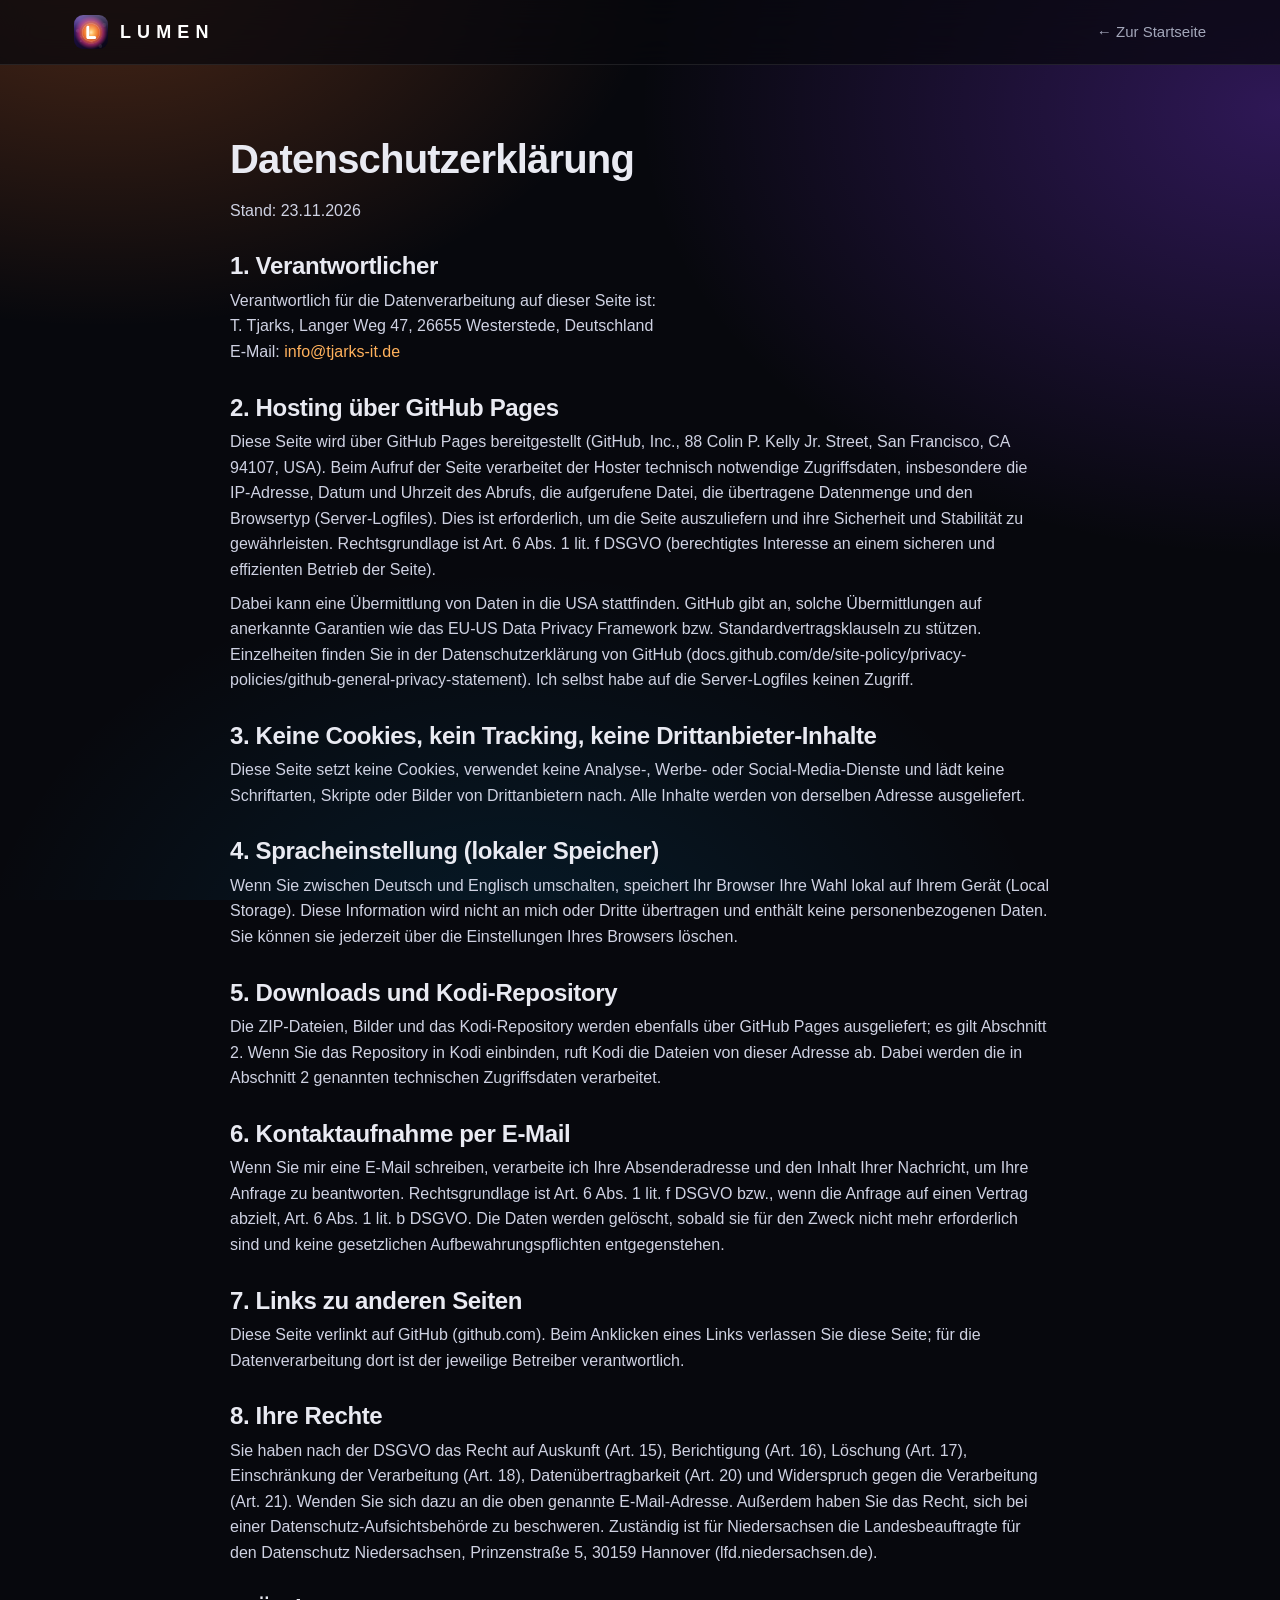
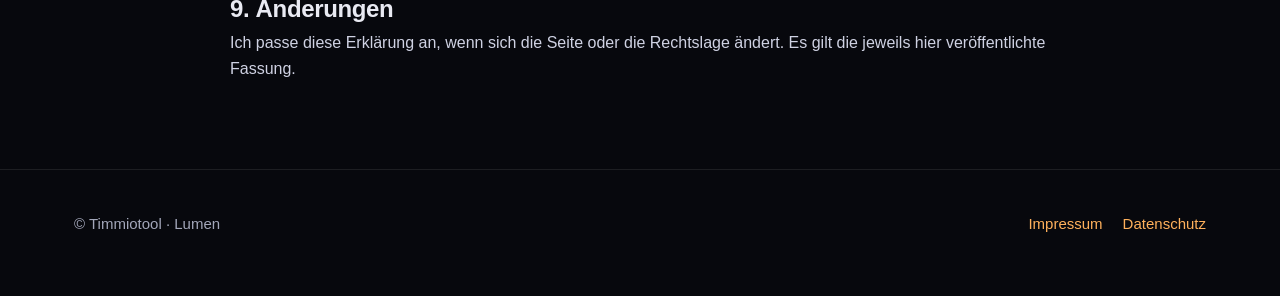
==== datenschutz.html @ 222df8b3 "Add files via upload" ====
<!doctype html>
<html lang="de"><head><meta charset="utf-8"><meta name="viewport" content="width=device-width,initial-scale=1">
<title>Datenschutz – Lumen</title><link rel="icon" type="image/png" href="img/favicon.png"><link rel="stylesheet" href="style.css"></head>
<body><div class="glow"></div>
<nav><div class="wrap"><a class="brand" href="index.html"><img src="img/logo.png" alt="" width="34" height="34">LUMEN</a><div class="links" style="display:flex;margin-left:auto"><a href="index.html">← Zur Startseite</a></div></div></nav>
<main class="wrap page"><h1>Datenschutzerklärung</h1>
<p>Stand: 23.11.2026</p>
<h2>1. Verantwortlicher</h2>
<p>Verantwortlich für die Datenverarbeitung auf dieser Seite ist:<br>T. Tjarks, Langer Weg 47, 26655 Westerstede, Deutschland<br>E-Mail: <a href="mailto:info@tjarks-it.de">info@tjarks-it.de</a></p>
<h2>2. Hosting über GitHub Pages</h2>
<p>Diese Seite wird über GitHub Pages bereitgestellt (GitHub, Inc., 88 Colin P. Kelly Jr. Street, San Francisco, CA 94107, USA). Beim Aufruf der Seite verarbeitet der Hoster technisch notwendige Zugriffsdaten, insbesondere die IP-Adresse, Datum und Uhrzeit des Abrufs, die aufgerufene Datei, die übertragene Datenmenge und den Browsertyp (Server-Logfiles). Dies ist erforderlich, um die Seite auszuliefern und ihre Sicherheit und Stabilität zu gewährleisten. Rechtsgrundlage ist Art. 6 Abs. 1 lit. f DSGVO (berechtigtes Interesse an einem sicheren und effizienten Betrieb der Seite).</p>
<p>Dabei kann eine Übermittlung von Daten in die USA stattfinden. GitHub gibt an, solche Übermittlungen auf anerkannte Garantien wie das EU-US Data Privacy Framework bzw. Standardvertragsklauseln zu stützen. Einzelheiten finden Sie in der Datenschutzerklärung von GitHub (docs.github.com/de/site-policy/privacy-policies/github-general-privacy-statement). Ich selbst habe auf die Server-Logfiles keinen Zugriff.</p>
<h2>3. Keine Cookies, kein Tracking, keine Drittanbieter-Inhalte</h2>
<p>Diese Seite setzt keine Cookies, verwendet keine Analyse-, Werbe- oder Social-Media-Dienste und lädt keine Schriftarten, Skripte oder Bilder von Drittanbietern nach. Alle Inhalte werden von derselben Adresse ausgeliefert.</p>
<h2>4. Spracheinstellung (lokaler Speicher)</h2>
<p>Wenn Sie zwischen Deutsch und Englisch umschalten, speichert Ihr Browser Ihre Wahl lokal auf Ihrem Gerät (Local Storage). Diese Information wird nicht an mich oder Dritte übertragen und enthält keine personenbezogenen Daten. Sie können sie jederzeit über die Einstellungen Ihres Browsers löschen.</p>
<h2>5. Downloads und Kodi-Repository</h2>
<p>Die ZIP-Dateien, Bilder und das Kodi-Repository werden ebenfalls über GitHub Pages ausgeliefert; es gilt Abschnitt 2. Wenn Sie das Repository in Kodi einbinden, ruft Kodi die Dateien von dieser Adresse ab. Dabei werden die in Abschnitt 2 genannten technischen Zugriffsdaten verarbeitet.</p>
<h2>6. Kontaktaufnahme per E-Mail</h2>
<p>Wenn Sie mir eine E-Mail schreiben, verarbeite ich Ihre Absenderadresse und den Inhalt Ihrer Nachricht, um Ihre Anfrage zu beantworten. Rechtsgrundlage ist Art. 6 Abs. 1 lit. f DSGVO bzw., wenn die Anfrage auf einen Vertrag abzielt, Art. 6 Abs. 1 lit. b DSGVO. Die Daten werden gelöscht, sobald sie für den Zweck nicht mehr erforderlich sind und keine gesetzlichen Aufbewahrungspflichten entgegenstehen.</p>
<h2>7. Links zu anderen Seiten</h2>
<p>Diese Seite verlinkt auf GitHub (github.com). Beim Anklicken eines Links verlassen Sie diese Seite; für die Datenverarbeitung dort ist der jeweilige Betreiber verantwortlich.</p>
<h2>8. Ihre Rechte</h2>
<p>Sie haben nach der DSGVO das Recht auf Auskunft (Art. 15), Berichtigung (Art. 16), Löschung (Art. 17), Einschränkung der Verarbeitung (Art. 18), Datenübertragbarkeit (Art. 20) und Widerspruch gegen die Verarbeitung (Art. 21). Wenden Sie sich dazu an die oben genannte E-Mail-Adresse. Außerdem haben Sie das Recht, sich bei einer Datenschutz-Aufsichtsbehörde zu beschweren. Zuständig ist für Niedersachsen die Landesbeauftragte für den Datenschutz Niedersachsen, Prinzenstraße 5, 30159 Hannover (lfd.niedersachsen.de).</p>
<h2>9. Änderungen</h2>
<p>Ich passe diese Erklärung an, wenn sich die Seite oder die Rechtslage ändert. Es gilt die jeweils hier veröffentlichte Fassung.</p></main><footer><div class="wrap"><p>© Timmiotool · Lumen</p><div class="fl"><a href="impressum.html">Impressum</a><a href="datenschutz.html">Datenschutz</a></div></div></footer></body></html>
---- style.css ----
:root{--bg:#07080d;--bg2:#0d0f17;--card:#12141e;--line:rgba(255,255,255,.09);--text:#e9eaf2;--mute:#a3a7ba;--acc:#ffb15c;--acc2:#ff5fa2;--vio:#8a3cff;--r:18px;--max:1180px}
*{box-sizing:border-box;margin:0;padding:0}
html{scroll-behavior:smooth;scroll-padding-top:76px}
body{font-family:"Segoe UI","Noto Sans","Helvetica Neue",Arial,sans-serif;background:var(--bg);color:var(--text);line-height:1.6;-webkit-font-smoothing:antialiased;overflow-x:hidden}
img{max-width:100%;height:auto;display:block}
a{color:var(--acc);text-decoration:none}a:hover{text-decoration:underline}
.wrap{max-width:var(--max);margin:0 auto;padding:0 24px}
.glow{position:fixed;inset:0;z-index:-1;background:radial-gradient(900px 600px at 8% -5%,rgba(255,122,48,.28),transparent 62%),radial-gradient(1000px 700px at 100% 12%,rgba(138,60,255,.30),transparent 64%),radial-gradient(900px 700px at 40% 110%,rgba(0,170,255,.12),transparent 60%),var(--bg)}
/* nav */
nav{position:sticky;top:0;z-index:30;backdrop-filter:blur(16px);background:rgba(7,8,13,.72);border-bottom:1px solid var(--line)}
nav .wrap{display:flex;align-items:center;gap:22px;height:64px}
.brand{display:flex;align-items:center;gap:12px;color:#fff;font-weight:800;letter-spacing:.34em;font-size:18px}
.brand img{width:34px;height:34px;border-radius:9px}
.brand:hover{text-decoration:none}
.links{display:flex;gap:20px;margin-left:auto;font-size:15px}
.links a{color:var(--mute)}.links a:hover{color:#fff;text-decoration:none}
.lang{display:flex;border:1px solid var(--line);border-radius:99px;overflow:hidden}
.lang button{background:none;border:0;color:var(--mute);padding:6px 12px;font:inherit;font-size:13px;font-weight:700;cursor:pointer}
.lang button.on{background:linear-gradient(90deg,var(--acc),var(--acc2));color:#1a0d12}
.burger{display:none;background:none;border:1px solid var(--line);color:#fff;border-radius:10px;padding:6px 10px;font-size:18px;cursor:pointer}
/* hero */
.hero{padding:76px 0 40px}
.hero .wrap{display:grid;grid-template-columns:1fr 1.25fr;gap:44px;align-items:center}
.kick{font-weight:800;letter-spacing:.3em;font-size:13px;color:var(--acc);text-transform:uppercase}
h1{font-size:clamp(40px,6vw,72px);line-height:1.02;font-weight:900;letter-spacing:-.02em;margin:14px 0 18px}
h1 b{background:linear-gradient(90deg,var(--acc),var(--acc2));-webkit-background-clip:text;background-clip:text;color:transparent}
.lead{font-size:20px;color:#cfd2e3;max-width:34em}
.cta{display:flex;flex-wrap:wrap;gap:14px;margin:28px 0 14px}
.btn{display:inline-block;padding:14px 26px;border-radius:99px;font-weight:700;font-size:16px;border:2px solid transparent;cursor:pointer}
.btn:hover{text-decoration:none;transform:translateY(-1px)}
.btn.p{background:linear-gradient(90deg,var(--acc),var(--acc2));color:#1a0d12}
.btn.s{border-color:rgba(255,177,92,.7);color:#ffe9cf;background:rgba(255,177,92,.08)}
.meta{color:var(--mute);font-size:14px}
.shot{border-radius:var(--r);border:1px solid rgba(255,255,255,.16);box-shadow:0 40px 90px rgba(0,0,0,.65),0 0 110px rgba(255,122,48,.16);background:#000}
.hero .shot{transform:perspective(2200px) rotateY(-9deg) rotateX(2deg)}
.chips{display:flex;flex-wrap:wrap;gap:10px;margin-top:22px}
.chip{border:1px solid rgba(255,177,92,.6);background:rgba(255,177,92,.1);color:#ffe9cf;padding:6px 16px;border-radius:99px;font-size:14px;font-weight:600}
/* sections */
section{padding:84px 0}
.sh{max-width:46em;margin-bottom:36px}
.sh .kick{display:block;margin-bottom:8px}
h2{font-size:clamp(30px,4vw,46px);line-height:1.1;font-weight:900;letter-spacing:-.015em}
h2 b{background:linear-gradient(90deg,var(--acc),var(--acc2));-webkit-background-clip:text;background-clip:text;color:transparent}
.sh p{color:var(--mute);margin-top:12px;font-size:18px}
.grid{display:grid;gap:20px}
.g3{grid-template-columns:repeat(3,1fr)}.g2{grid-template-columns:repeat(2,1fr)}.g4{grid-template-columns:repeat(4,1fr)}
.card{background:linear-gradient(180deg,rgba(255,255,255,.045),rgba(255,255,255,.02));border:1px solid var(--line);border-radius:var(--r);padding:26px}
.card h3{font-size:20px;margin-bottom:8px}
.card p{color:var(--mute);font-size:16px}
.ico{width:46px;height:46px;border-radius:13px;display:grid;place-items:center;font-size:24px;margin-bottom:14px;background:linear-gradient(135deg,rgba(255,177,92,.25),rgba(255,95,162,.2));border:1px solid rgba(255,177,92,.35)}
/* tabs */
.tabs{display:flex;flex-wrap:wrap;gap:8px;margin-bottom:20px}
.tab{background:rgba(255,255,255,.05);border:1px solid var(--line);color:var(--mute);padding:9px 18px;border-radius:99px;font:inherit;font-size:15px;font-weight:600;cursor:pointer}
.tab.on{background:linear-gradient(90deg,var(--acc),var(--acc2));color:#1a0d12;border-color:transparent}
.stage{position:relative}.stage img{width:100%;cursor:zoom-in}
.cap{margin-top:14px;color:var(--mute);font-size:16px;min-height:3em}
/* gallery */
.gal{display:grid;grid-template-columns:repeat(4,1fr);gap:14px}
.gal img{border-radius:12px;border:1px solid var(--line);cursor:zoom-in;transition:.2s;aspect-ratio:16/9;object-fit:cover}
.gal img:hover{transform:scale(1.03);border-color:rgba(255,177,92,.6)}
.lb{position:fixed;inset:0;z-index:100;background:rgba(3,4,8,.92);display:none;place-items:center;padding:24px;cursor:zoom-out}
.lb.on{display:grid}.lb img{max-height:92vh;border-radius:12px;box-shadow:0 30px 90px #000}
/* steps */
.steps{counter-reset:s;display:grid;gap:14px}
.step{counter-increment:s;display:grid;grid-template-columns:44px 1fr;gap:16px;align-items:start}
.step::before{content:counter(s);width:44px;height:44px;border-radius:50%;display:grid;place-items:center;font-weight:800;color:#1a0d12;background:linear-gradient(135deg,var(--acc),var(--acc2))}
.step p{color:#cfd2e3}
code{background:rgba(255,255,255,.08);padding:2px 8px;border-radius:7px;font-family:Consolas,monospace;font-size:.92em;color:#ffe9cf;overflow-wrap:break-word}
/* faq */
details{border:1px solid var(--line);border-radius:14px;background:rgba(255,255,255,.03);padding:0 22px;margin-bottom:12px}
summary{cursor:pointer;padding:18px 0;font-weight:700;font-size:18px;list-style:none;display:flex;justify-content:space-between;gap:12px}
summary::after{content:"+";color:var(--acc);font-size:24px;line-height:1}
details[open] summary::after{content:"–"}
details p{color:var(--mute);padding:0 0 18px}
/* changelog */
.log h3{font-size:20px;margin:0 0 8px}.log ul{margin:0 0 22px 20px;color:var(--mute)}.log li{margin:4px 0}
.badge{display:inline-block;margin-left:8px;font-size:12px;font-weight:800;padding:2px 10px;border-radius:99px;background:rgba(255,177,92,.18);color:var(--acc);vertical-align:middle}
.more .card img{border-radius:12px;margin-bottom:16px;border:1px solid var(--line)}
footer{border-top:1px solid var(--line);padding:42px 0 60px;color:var(--mute);font-size:15px}
footer .wrap{display:flex;flex-wrap:wrap;gap:18px 40px;justify-content:space-between}
footer p{max-width:46em}footer nav{all:unset}
.fl{display:flex;gap:20px}
.reveal{opacity:0;transform:translateY(22px);transition:.7s ease}.reveal.in{opacity:1;transform:none}
.page{padding:60px 0 80px;max-width:820px}.page h1{font-size:40px}.page h2{font-size:24px;margin:30px 0 8px}.page p,.page li{color:#cfd2e3;margin:8px 0}.page ul{margin-left:22px}
.todo{background:rgba(255,95,95,.12);border:1px dashed rgba(255,120,120,.6);padding:2px 8px;border-radius:6px;color:#ffc9c9}
@media(max-width:900px){.hero .wrap{grid-template-columns:1fr}.hero .shot{transform:none}.g3,.g4{grid-template-columns:1fr 1fr}.gal{grid-template-columns:repeat(2,1fr)}.links{display:none;position:absolute;top:64px;left:0;right:0;background:rgba(7,8,13,.97);flex-direction:column;padding:18px 24px;gap:16px;border-bottom:1px solid var(--line)}.links.open{display:flex}.burger{display:block;margin-left:auto}.lang{margin-left:0}}
@media(max-width:600px){.g2,.g3,.g4{grid-template-columns:1fr}section{padding:56px 0}.wrap{padding:0 18px}.hero{padding-top:44px}.lead{font-size:18px}}
@media(prefers-reduced-motion:reduce){*{transition:none!important;scroll-behavior:auto!important}.reveal{opacity:1;transform:none}}
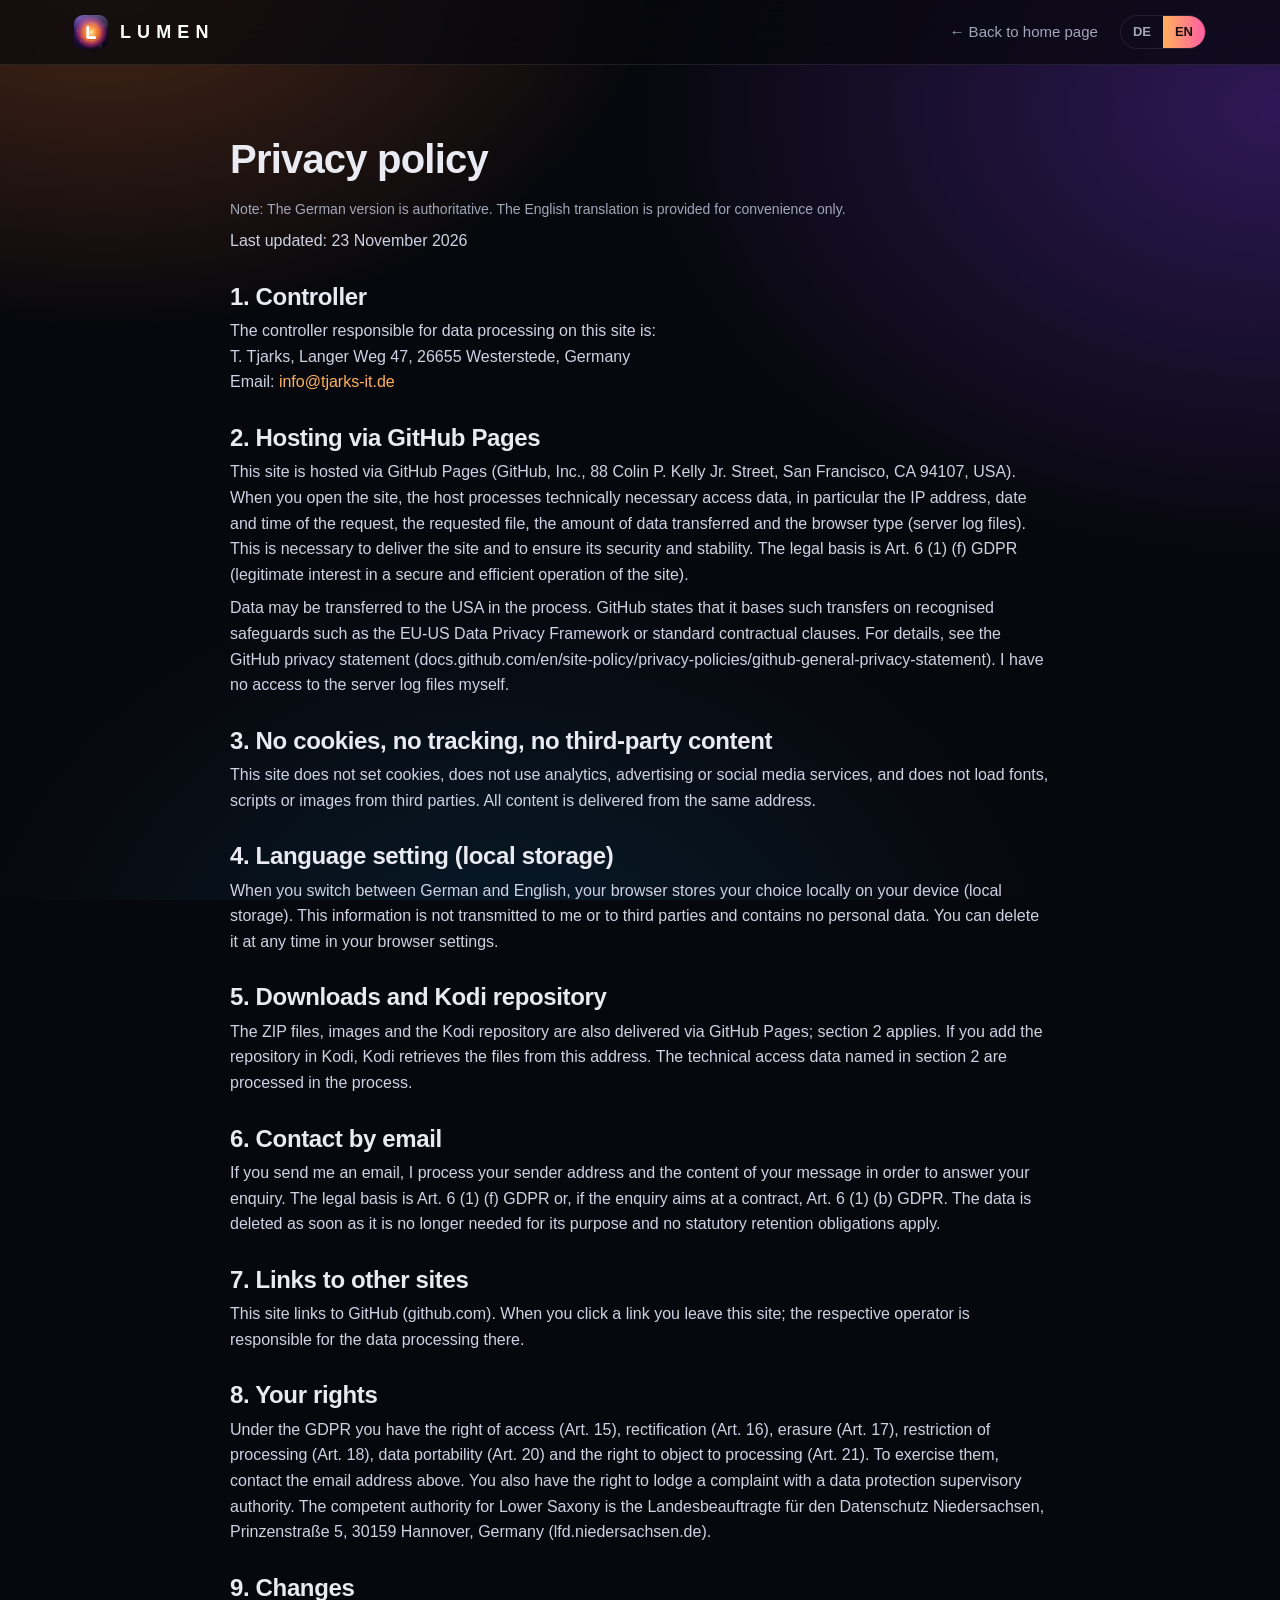
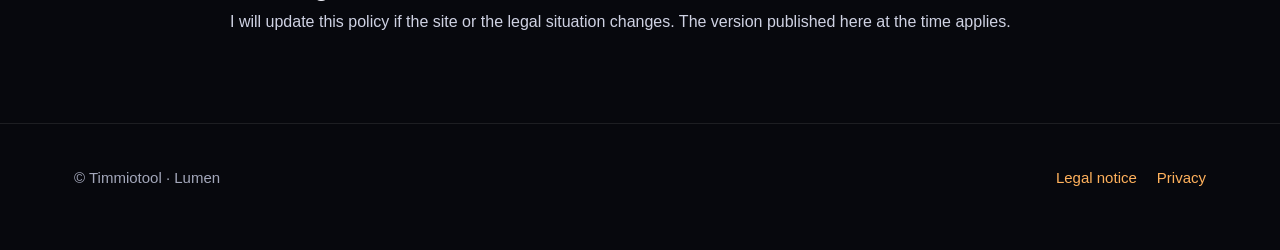
==== commit b3ba7b27: "Add files via upload" ====
--- a/datenschutz.html
+++ b/datenschutz.html
@@ -1,26 +1,30 @@
 <!doctype html>
 <html lang="de"><head><meta charset="utf-8"><meta name="viewport" content="width=device-width,initial-scale=1">
 <title>Datenschutz – Lumen</title><link rel="icon" type="image/png" href="img/favicon.png"><link rel="stylesheet" href="style.css"></head>
-<body><div class="glow"></div>
-<nav><div class="wrap"><a class="brand" href="index.html"><img src="img/logo.png" alt="" width="34" height="34">LUMEN</a><div class="links" style="display:flex;margin-left:auto"><a href="index.html">← Zur Startseite</a></div></div></nav>
-<main class="wrap page"><h1>Datenschutzerklärung</h1>
-<p>Stand: 23.11.2026</p>
-<h2>1. Verantwortlicher</h2>
-<p>Verantwortlich für die Datenverarbeitung auf dieser Seite ist:<br>T. Tjarks, Langer Weg 47, 26655 Westerstede, Deutschland<br>E-Mail: <a href="mailto:info@tjarks-it.de">info@tjarks-it.de</a></p>
-<h2>2. Hosting über GitHub Pages</h2>
-<p>Diese Seite wird über GitHub Pages bereitgestellt (GitHub, Inc., 88 Colin P. Kelly Jr. Street, San Francisco, CA 94107, USA). Beim Aufruf der Seite verarbeitet der Hoster technisch notwendige Zugriffsdaten, insbesondere die IP-Adresse, Datum und Uhrzeit des Abrufs, die aufgerufene Datei, die übertragene Datenmenge und den Browsertyp (Server-Logfiles). Dies ist erforderlich, um die Seite auszuliefern und ihre Sicherheit und Stabilität zu gewährleisten. Rechtsgrundlage ist Art. 6 Abs. 1 lit. f DSGVO (berechtigtes Interesse an einem sicheren und effizienten Betrieb der Seite).</p>
-<p>Dabei kann eine Übermittlung von Daten in die USA stattfinden. GitHub gibt an, solche Übermittlungen auf anerkannte Garantien wie das EU-US Data Privacy Framework bzw. Standardvertragsklauseln zu stützen. Einzelheiten finden Sie in der Datenschutzerklärung von GitHub (docs.github.com/de/site-policy/privacy-policies/github-general-privacy-statement). Ich selbst habe auf die Server-Logfiles keinen Zugriff.</p>
-<h2>3. Keine Cookies, kein Tracking, keine Drittanbieter-Inhalte</h2>
-<p>Diese Seite setzt keine Cookies, verwendet keine Analyse-, Werbe- oder Social-Media-Dienste und lädt keine Schriftarten, Skripte oder Bilder von Drittanbietern nach. Alle Inhalte werden von derselben Adresse ausgeliefert.</p>
-<h2>4. Spracheinstellung (lokaler Speicher)</h2>
-<p>Wenn Sie zwischen Deutsch und Englisch umschalten, speichert Ihr Browser Ihre Wahl lokal auf Ihrem Gerät (Local Storage). Diese Information wird nicht an mich oder Dritte übertragen und enthält keine personenbezogenen Daten. Sie können sie jederzeit über die Einstellungen Ihres Browsers löschen.</p>
-<h2>5. Downloads und Kodi-Repository</h2>
-<p>Die ZIP-Dateien, Bilder und das Kodi-Repository werden ebenfalls über GitHub Pages ausgeliefert; es gilt Abschnitt 2. Wenn Sie das Repository in Kodi einbinden, ruft Kodi die Dateien von dieser Adresse ab. Dabei werden die in Abschnitt 2 genannten technischen Zugriffsdaten verarbeitet.</p>
-<h2>6. Kontaktaufnahme per E-Mail</h2>
-<p>Wenn Sie mir eine E-Mail schreiben, verarbeite ich Ihre Absenderadresse und den Inhalt Ihrer Nachricht, um Ihre Anfrage zu beantworten. Rechtsgrundlage ist Art. 6 Abs. 1 lit. f DSGVO bzw., wenn die Anfrage auf einen Vertrag abzielt, Art. 6 Abs. 1 lit. b DSGVO. Die Daten werden gelöscht, sobald sie für den Zweck nicht mehr erforderlich sind und keine gesetzlichen Aufbewahrungspflichten entgegenstehen.</p>
-<h2>7. Links zu anderen Seiten</h2>
-<p>Diese Seite verlinkt auf GitHub (github.com). Beim Anklicken eines Links verlassen Sie diese Seite; für die Datenverarbeitung dort ist der jeweilige Betreiber verantwortlich.</p>
-<h2>8. Ihre Rechte</h2>
-<p>Sie haben nach der DSGVO das Recht auf Auskunft (Art. 15), Berichtigung (Art. 16), Löschung (Art. 17), Einschränkung der Verarbeitung (Art. 18), Datenübertragbarkeit (Art. 20) und Widerspruch gegen die Verarbeitung (Art. 21). Wenden Sie sich dazu an die oben genannte E-Mail-Adresse. Außerdem haben Sie das Recht, sich bei einer Datenschutz-Aufsichtsbehörde zu beschweren. Zuständig ist für Niedersachsen die Landesbeauftragte für den Datenschutz Niedersachsen, Prinzenstraße 5, 30159 Hannover (lfd.niedersachsen.de).</p>
-<h2>9. Änderungen</h2>
-<p>Ich passe diese Erklärung an, wenn sich die Seite oder die Rechtslage ändert. Es gilt die jeweils hier veröffentlichte Fassung.</p></main><footer><div class="wrap"><p>© Timmiotool · Lumen</p><div class="fl"><a href="impressum.html">Impressum</a><a href="datenschutz.html">Datenschutz</a></div></div></footer></body></html>+<body data-title-de="Datenschutz – Lumen" data-title-en="Privacy policy – Lumen"><div class="glow"></div>
+<nav><div class="wrap"><a class="brand" href="index.html"><img src="img/logo.png" alt="" width="34" height="34">LUMEN</a>
+<div class="links" style="display:flex;margin-left:auto"><a href="index.html" data-en="← Back to home page">← Zur Startseite</a></div>
+<div class="lang" role="group" aria-label="Sprache / Language"><button data-l="de" class="on">DE</button><button data-l="en">EN</button></div></div></nav>
+<main class="wrap page"><h1 data-en="Privacy policy">Datenschutzerklärung</h1>
+<p data-en="Note: The German version is authoritative. The English translation is provided for convenience only." style="font-size:14px;color:var(--mute)">Hinweis: Maßgeblich ist die deutsche Fassung. Die englische Übersetzung dient nur der Orientierung.</p>
+<p data-en="Last updated: 23 November 2026">Stand: 23.11.2026</p>
+<h2 data-en="1. Controller">1. Verantwortlicher</h2>
+<p data-en="The controller responsible for data processing on this site is:<br>T. Tjarks, Langer Weg 47, 26655 Westerstede, Germany<br>Email: <a href=&quot;mailto:info@tjarks-it.de&quot;>info@tjarks-it.de</a>">Verantwortlich für die Datenverarbeitung auf dieser Seite ist:<br>T. Tjarks, Langer Weg 47, 26655 Westerstede, Deutschland<br>E-Mail: <a href="mailto:info@tjarks-it.de">info@tjarks-it.de</a></p>
+<h2 data-en="2. Hosting via GitHub Pages">2. Hosting über GitHub Pages</h2>
+<p data-en="This site is hosted via GitHub Pages (GitHub, Inc., 88 Colin P. Kelly Jr. Street, San Francisco, CA 94107, USA). When you open the site, the host processes technically necessary access data, in particular the IP address, date and time of the request, the requested file, the amount of data transferred and the browser type (server log files). This is necessary to deliver the site and to ensure its security and stability. The legal basis is Art. 6 (1) (f) GDPR (legitimate interest in a secure and efficient operation of the site).">Diese Seite wird über GitHub Pages bereitgestellt (GitHub, Inc., 88 Colin P. Kelly Jr. Street, San Francisco, CA 94107, USA). Beim Aufruf der Seite verarbeitet der Hoster technisch notwendige Zugriffsdaten, insbesondere die IP-Adresse, Datum und Uhrzeit des Abrufs, die aufgerufene Datei, die übertragene Datenmenge und den Browsertyp (Server-Logfiles). Dies ist erforderlich, um die Seite auszuliefern und ihre Sicherheit und Stabilität zu gewährleisten. Rechtsgrundlage ist Art. 6 Abs. 1 lit. f DSGVO (berechtigtes Interesse an einem sicheren und effizienten Betrieb der Seite).</p>
+<p data-en="Data may be transferred to the USA in the process. GitHub states that it bases such transfers on recognised safeguards such as the EU-US Data Privacy Framework or standard contractual clauses. For details, see the GitHub privacy statement (docs.github.com/en/site-policy/privacy-policies/github-general-privacy-statement). I have no access to the server log files myself.">Dabei kann eine Übermittlung von Daten in die USA stattfinden. GitHub gibt an, solche Übermittlungen auf anerkannte Garantien wie das EU-US Data Privacy Framework bzw. Standardvertragsklauseln zu stützen. Einzelheiten finden Sie in der Datenschutzerklärung von GitHub (docs.github.com/de/site-policy/privacy-policies/github-general-privacy-statement). Ich selbst habe auf die Server-Logfiles keinen Zugriff.</p>
+<h2 data-en="3. No cookies, no tracking, no third-party content">3. Keine Cookies, kein Tracking, keine Drittanbieter-Inhalte</h2>
+<p data-en="This site does not set cookies, does not use analytics, advertising or social media services, and does not load fonts, scripts or images from third parties. All content is delivered from the same address.">Diese Seite setzt keine Cookies, verwendet keine Analyse-, Werbe- oder Social-Media-Dienste und lädt keine Schriftarten, Skripte oder Bilder von Drittanbietern nach. Alle Inhalte werden von derselben Adresse ausgeliefert.</p>
+<h2 data-en="4. Language setting (local storage)">4. Spracheinstellung (lokaler Speicher)</h2>
+<p data-en="When you switch between German and English, your browser stores your choice locally on your device (local storage). This information is not transmitted to me or to third parties and contains no personal data. You can delete it at any time in your browser settings.">Wenn Sie zwischen Deutsch und Englisch umschalten, speichert Ihr Browser Ihre Wahl lokal auf Ihrem Gerät (Local Storage). Diese Information wird nicht an mich oder Dritte übertragen und enthält keine personenbezogenen Daten. Sie können sie jederzeit über die Einstellungen Ihres Browsers löschen.</p>
+<h2 data-en="5. Downloads and Kodi repository">5. Downloads und Kodi-Repository</h2>
+<p data-en="The ZIP files, images and the Kodi repository are also delivered via GitHub Pages; section 2 applies. If you add the repository in Kodi, Kodi retrieves the files from this address. The technical access data named in section 2 are processed in the process.">Die ZIP-Dateien, Bilder und das Kodi-Repository werden ebenfalls über GitHub Pages ausgeliefert; es gilt Abschnitt 2. Wenn Sie das Repository in Kodi einbinden, ruft Kodi die Dateien von dieser Adresse ab. Dabei werden die in Abschnitt 2 genannten technischen Zugriffsdaten verarbeitet.</p>
+<h2 data-en="6. Contact by email">6. Kontaktaufnahme per E-Mail</h2>
+<p data-en="If you send me an email, I process your sender address and the content of your message in order to answer your enquiry. The legal basis is Art. 6 (1) (f) GDPR or, if the enquiry aims at a contract, Art. 6 (1) (b) GDPR. The data is deleted as soon as it is no longer needed for its purpose and no statutory retention obligations apply.">Wenn Sie mir eine E-Mail schreiben, verarbeite ich Ihre Absenderadresse und den Inhalt Ihrer Nachricht, um Ihre Anfrage zu beantworten. Rechtsgrundlage ist Art. 6 Abs. 1 lit. f DSGVO bzw., wenn die Anfrage auf einen Vertrag abzielt, Art. 6 Abs. 1 lit. b DSGVO. Die Daten werden gelöscht, sobald sie für den Zweck nicht mehr erforderlich sind und keine gesetzlichen Aufbewahrungspflichten entgegenstehen.</p>
+<h2 data-en="7. Links to other sites">7. Links zu anderen Seiten</h2>
+<p data-en="This site links to GitHub (github.com). When you click a link you leave this site; the respective operator is responsible for the data processing there.">Diese Seite verlinkt auf GitHub (github.com). Beim Anklicken eines Links verlassen Sie diese Seite; für die Datenverarbeitung dort ist der jeweilige Betreiber verantwortlich.</p>
+<h2 data-en="8. Your rights">8. Ihre Rechte</h2>
+<p data-en="Under the GDPR you have the right of access (Art. 15), rectification (Art. 16), erasure (Art. 17), restriction of processing (Art. 18), data portability (Art. 20) and the right to object to processing (Art. 21). To exercise them, contact the email address above. You also have the right to lodge a complaint with a data protection supervisory authority. The competent authority for Lower Saxony is the Landesbeauftragte für den Datenschutz Niedersachsen, Prinzenstraße 5, 30159 Hannover, Germany (lfd.niedersachsen.de).">Sie haben nach der DSGVO das Recht auf Auskunft (Art. 15), Berichtigung (Art. 16), Löschung (Art. 17), Einschränkung der Verarbeitung (Art. 18), Datenübertragbarkeit (Art. 20) und Widerspruch gegen die Verarbeitung (Art. 21). Wenden Sie sich dazu an die oben genannte E-Mail-Adresse. Außerdem haben Sie das Recht, sich bei einer Datenschutz-Aufsichtsbehörde zu beschweren. Zuständig ist für Niedersachsen die Landesbeauftragte für den Datenschutz Niedersachsen, Prinzenstraße 5, 30159 Hannover (lfd.niedersachsen.de).</p>
+<h2 data-en="9. Changes">9. Änderungen</h2>
+<p data-en="I will update this policy if the site or the legal situation changes. The version published here at the time applies.">Ich passe diese Erklärung an, wenn sich die Seite oder die Rechtslage ändert. Es gilt die jeweils hier veröffentlichte Fassung.</p>
+</main><footer><div class="wrap"><p>© Timmiotool · Lumen</p><div class="fl"><a href="impressum.html" data-en="Legal notice">Impressum</a><a href="datenschutz.html" data-en="Privacy">Datenschutz</a></div></div></footer><script src="app.js"></script></body></html>
--- a/style.css
+++ b/style.css
@@ -16,7 +16,7 @@
 .links a{color:var(--mute)}.links a:hover{color:#fff;text-decoration:none}
 .lang{display:flex;border:1px solid var(--line);border-radius:99px;overflow:hidden}
 .lang button{background:none;border:0;color:var(--mute);padding:6px 12px;font:inherit;font-size:13px;font-weight:700;cursor:pointer}
-.lang button.on{background:linear-gradient(90deg,var(--acc),var(--acc2));color:#1a0d12}
+.lang button.on{background:linear-gradient(90deg,var(--acc),var(--acc2)) border-box;background-origin:border-box;color:#1a0d12}
 .burger{display:none;background:none;border:1px solid var(--line);color:#fff;border-radius:10px;padding:6px 10px;font-size:18px;cursor:pointer}
 /* hero */
 .hero{padding:76px 0 40px}
@@ -26,9 +26,9 @@
 h1 b{background:linear-gradient(90deg,var(--acc),var(--acc2));-webkit-background-clip:text;background-clip:text;color:transparent}
 .lead{font-size:20px;color:#cfd2e3;max-width:34em}
 .cta{display:flex;flex-wrap:wrap;gap:14px;margin:28px 0 14px}
-.btn{display:inline-block;padding:14px 26px;border-radius:99px;font-weight:700;font-size:16px;border:2px solid transparent;cursor:pointer}
+.btn{display:inline-block;line-height:1.2;padding:14px 26px;border-radius:99px;font-weight:700;font-size:16px;border:2px solid transparent;cursor:pointer}
 .btn:hover{text-decoration:none;transform:translateY(-1px)}
-.btn.p{background:linear-gradient(90deg,var(--acc),var(--acc2));color:#1a0d12}
+.btn.p{background:linear-gradient(90deg,var(--acc),var(--acc2)) border-box;background-origin:border-box;background-clip:border-box;color:#1a0d12;border-color:transparent}
 .btn.s{border-color:rgba(255,177,92,.7);color:#ffe9cf;background:rgba(255,177,92,.08)}
 .meta{color:var(--mute);font-size:14px}
 .shot{border-radius:var(--r);border:1px solid rgba(255,255,255,.16);box-shadow:0 40px 90px rgba(0,0,0,.65),0 0 110px rgba(255,122,48,.16);background:#000}
@@ -44,14 +44,14 @@
 .sh p{color:var(--mute);margin-top:12px;font-size:18px}
 .grid{display:grid;gap:20px}
 .g3{grid-template-columns:repeat(3,1fr)}.g2{grid-template-columns:repeat(2,1fr)}.g4{grid-template-columns:repeat(4,1fr)}
-.card{background:linear-gradient(180deg,rgba(255,255,255,.045),rgba(255,255,255,.02));border:1px solid var(--line);border-radius:var(--r);padding:26px}
+.card{background:linear-gradient(180deg,rgba(255,255,255,.045),rgba(255,255,255,.02)) border-box;background-origin:border-box;border:1px solid var(--line);border-radius:var(--r);padding:26px}
 .card h3{font-size:20px;margin-bottom:8px}
 .card p{color:var(--mute);font-size:16px}
-.ico{width:46px;height:46px;border-radius:13px;display:grid;place-items:center;font-size:24px;margin-bottom:14px;background:linear-gradient(135deg,rgba(255,177,92,.25),rgba(255,95,162,.2));border:1px solid rgba(255,177,92,.35)}
+.ico{width:46px;height:46px;border-radius:13px;display:grid;place-items:center;font-size:24px;margin-bottom:14px;background:linear-gradient(135deg,rgba(255,177,92,.25),rgba(255,95,162,.2)) border-box;background-origin:border-box;border:1px solid rgba(255,177,92,.35)}
 /* tabs */
 .tabs{display:flex;flex-wrap:wrap;gap:8px;margin-bottom:20px}
 .tab{background:rgba(255,255,255,.05);border:1px solid var(--line);color:var(--mute);padding:9px 18px;border-radius:99px;font:inherit;font-size:15px;font-weight:600;cursor:pointer}
-.tab.on{background:linear-gradient(90deg,var(--acc),var(--acc2));color:#1a0d12;border-color:transparent}
+.tab.on{background:linear-gradient(90deg,var(--acc),var(--acc2)) border-box;background-origin:border-box;background-clip:border-box;color:#1a0d12;border-color:transparent}
 .stage{position:relative}.stage img{width:100%;cursor:zoom-in}
 .cap{margin-top:14px;color:var(--mute);font-size:16px;min-height:3em}
 /* gallery */
